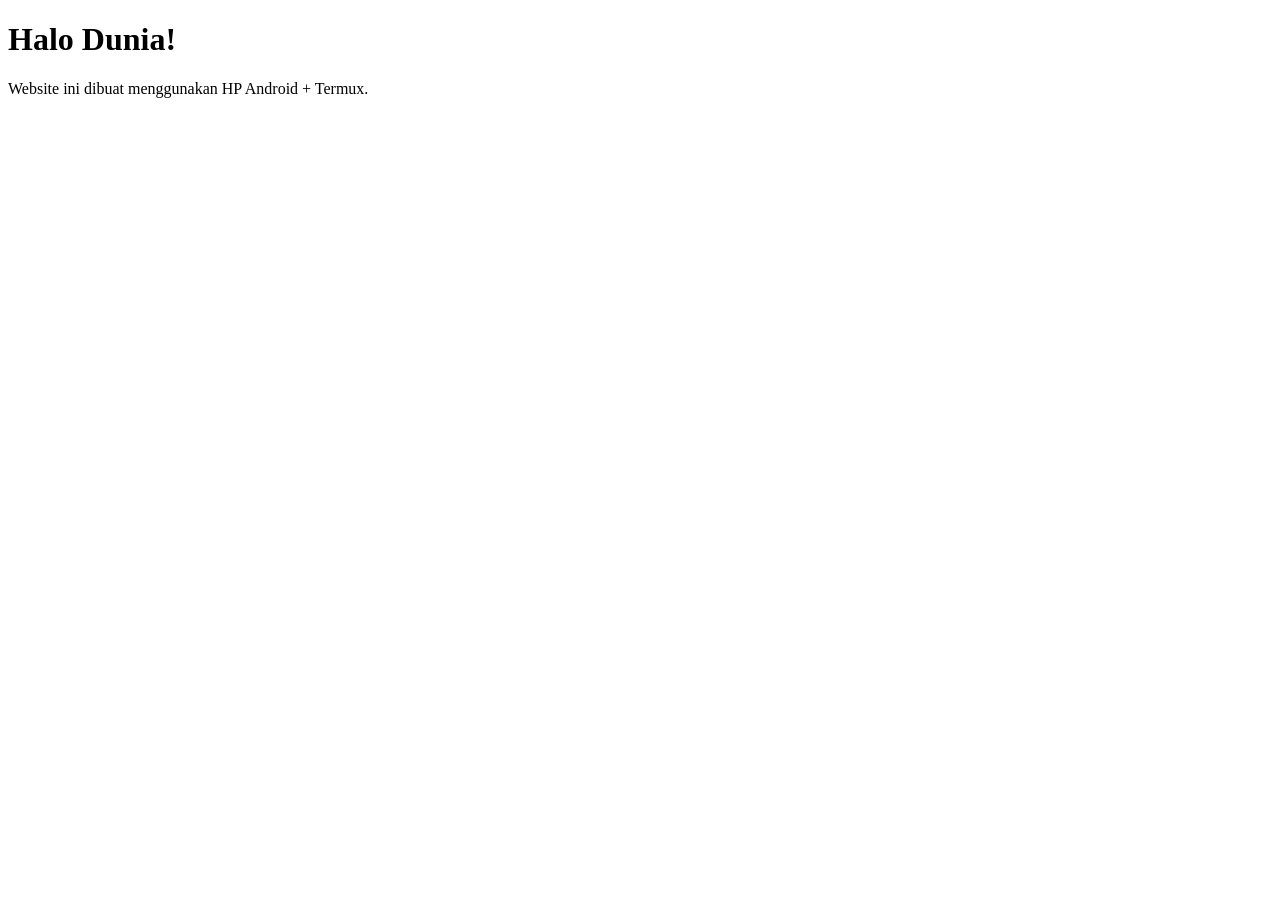
==== index.html @ a6b9d4fd "Website pertama" ====
<!DOCTYPE html>
<html lang="id">
<head>
    <meta charset="UTF-8">
    <meta name="viewport" content="width=device-width, initial-scale=1.0">
    <title>Website Pertamaku</title>
</head>
<body>
    <h1>Halo Dunia!</h1>
    <p>Website ini dibuat menggunakan HP Android + Termux.</p>
</body>
</html>
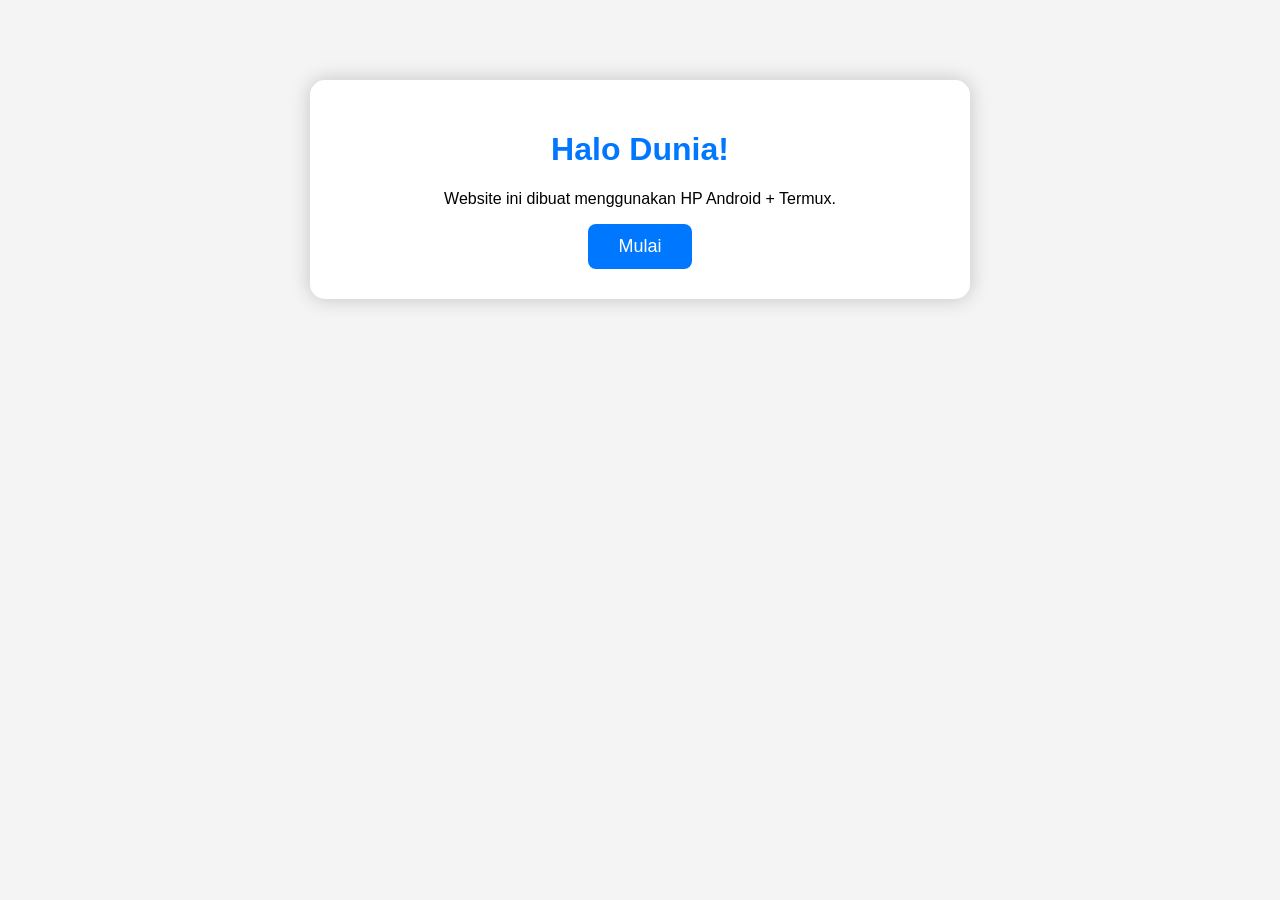
==== commit da036353: "Mempercantik tampilan website" ====
--- a/index.html
+++ b/index.html
@@ -1,12 +1,22 @@
 <!DOCTYPE html>
 <html lang="id">
 <head>
-    <meta charset="UTF-8">
-    <meta name="viewport" content="width=device-width, initial-scale=1.0">
-    <title>Website Pertamaku</title>
+<meta charset="UTF-8">
+<meta name="viewport" content="width=device-width, initial-scale=1.0">
+<title>raynan777</title>
+<link rel="stylesheet" href="style.css">
 </head>
+
 <body>
+
+<div class="container">
     <h1>Halo Dunia!</h1>
     <p>Website ini dibuat menggunakan HP Android + Termux.</p>
+
+    <button onclick="alert('Selamat datang di website raynan777!')">
+        Mulai
+    </button>
+</div>
+
 </body>
 </html>
--- a/style.css
+++ b/style.css
@@ -0,0 +1,29 @@
+body{
+    margin:0;
+    background:#f4f4f4;
+    font-family:Arial,sans-serif;
+}
+
+.container{
+    width:90%;
+    max-width:600px;
+    margin:80px auto;
+    background:white;
+    padding:30px;
+    border-radius:15px;
+    text-align:center;
+    box-shadow:0 0 20px rgba(0,0,0,0.2);
+}
+
+h1{
+    color:#0077ff;
+}
+
+button{
+    padding:12px 30px;
+    border:none;
+    border-radius:8px;
+    background:#0077ff;
+    color:white;
+    font-size:18px;
+}
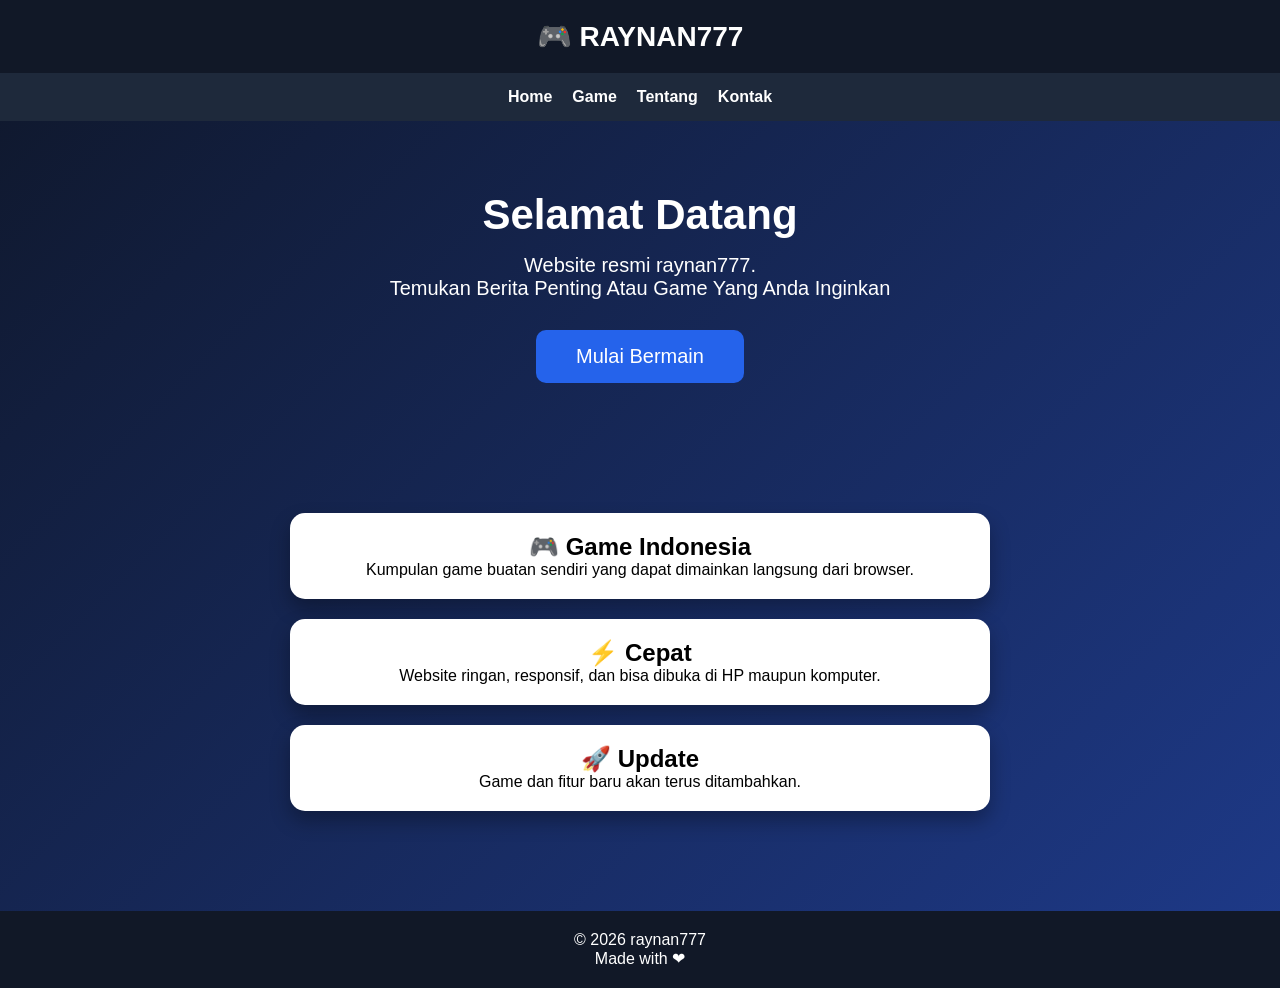
==== commit 490d9d6e: "Update tampilan website" ====
--- a/index.html
+++ b/index.html
@@ -3,20 +3,162 @@
 <head>
 <meta charset="UTF-8">
 <meta name="viewport" content="width=device-width, initial-scale=1.0">
-<title>raynan777</title>
-<link rel="stylesheet" href="style.css">
+
+<title>Raynan777</title>
+
+<style>
+*{
+margin:0;
+padding:0;
+box-sizing:border-box;
+font-family:Arial,sans-serif;
+}
+
+body{
+background:linear-gradient(135deg,#0f172a,#1e3a8a);
+color:white;
+}
+
+header{
+background:#111827;
+padding:20px;
+text-align:center;
+font-size:28px;
+font-weight:bold;
+box-shadow:0 2px 10px rgba(0,0,0,.5);
+}
+
+nav{
+display:flex;
+justify-content:center;
+gap:20px;
+padding:15px;
+background:#1e293b;
+flex-wrap:wrap;
+}
+
+nav a{
+color:white;
+text-decoration:none;
+font-weight:bold;
+}
+
+.hero{
+padding:70px 20px;
+text-align:center;
+}
+
+.hero h1{
+font-size:42px;
+margin-bottom:15px;
+}
+
+.hero p{
+font-size:20px;
+margin-bottom:30px;
+}
+
+.btn{
+display:inline-block;
+padding:15px 40px;
+background:#2563eb;
+color:white;
+text-decoration:none;
+border-radius:10px;
+font-size:20px;
+transition:.3s;
+}
+
+.btn:hover{
+background:#1d4ed8;
+}
+
+.section{
+padding:40px 20px;
+text-align:center;
+}
+
+.card{
+background:white;
+color:black;
+padding:20px;
+border-radius:15px;
+margin:20px auto;
+max-width:700px;
+box-shadow:0 10px 20px rgba(0,0,0,.3);
+}
+
+footer{
+background:#111827;
+padding:20px;
+text-align:center;
+margin-top:40px;
+}
+</style>
+
 </head>
 
 <body>
 
-<div class="container">
-    <h1>Halo Dunia!</h1>
-    <p>Website ini dibuat menggunakan HP Android + Termux.</p>
+<header>
+🎮 RAYNAN777
+</header>
 
-    <button onclick="alert('Selamat datang di website raynan777!')">
-        Mulai
-    </button>
+<nav>
+<a href="#">Home</a>
+<a href="#">Game</a>
+<a href="#">Tentang</a>
+<a href="#">Kontak</a>
+</nav>
+
+<section class="hero">
+<h1>Selamat Datang</h1>
+
+<p>
+Website resmi raynan777.<br>
+Temukan Berita Penting Atau Game Yang Anda Inginkan
+</p>
+
+<a class="btn" href="#">Mulai Bermain</a>
+
+</section>
+
+<section class="section">
+
+<div class="card">
+<h2>🎮 Game Indonesia</h2>
+
+<p>
+Kumpulan game buatan sendiri yang dapat dimainkan langsung dari browser.
+</p>
+
 </div>
 
+<div class="card">
+<h2>⚡ Cepat</h2>
+
+<p>
+Website ringan, responsif, dan bisa dibuka di HP maupun komputer.
+</p>
+
+</div>
+
+<div class="card">
+<h2>🚀 Update</h2>
+
+<p>
+Game dan fitur baru akan terus ditambahkan.
+</p>
+
+</div>
+
+</section>
+
+<footer>
+
+© 2026 raynan777<br>
+Made with ❤ 
+
+</footer>
+
 </body>
-</html>
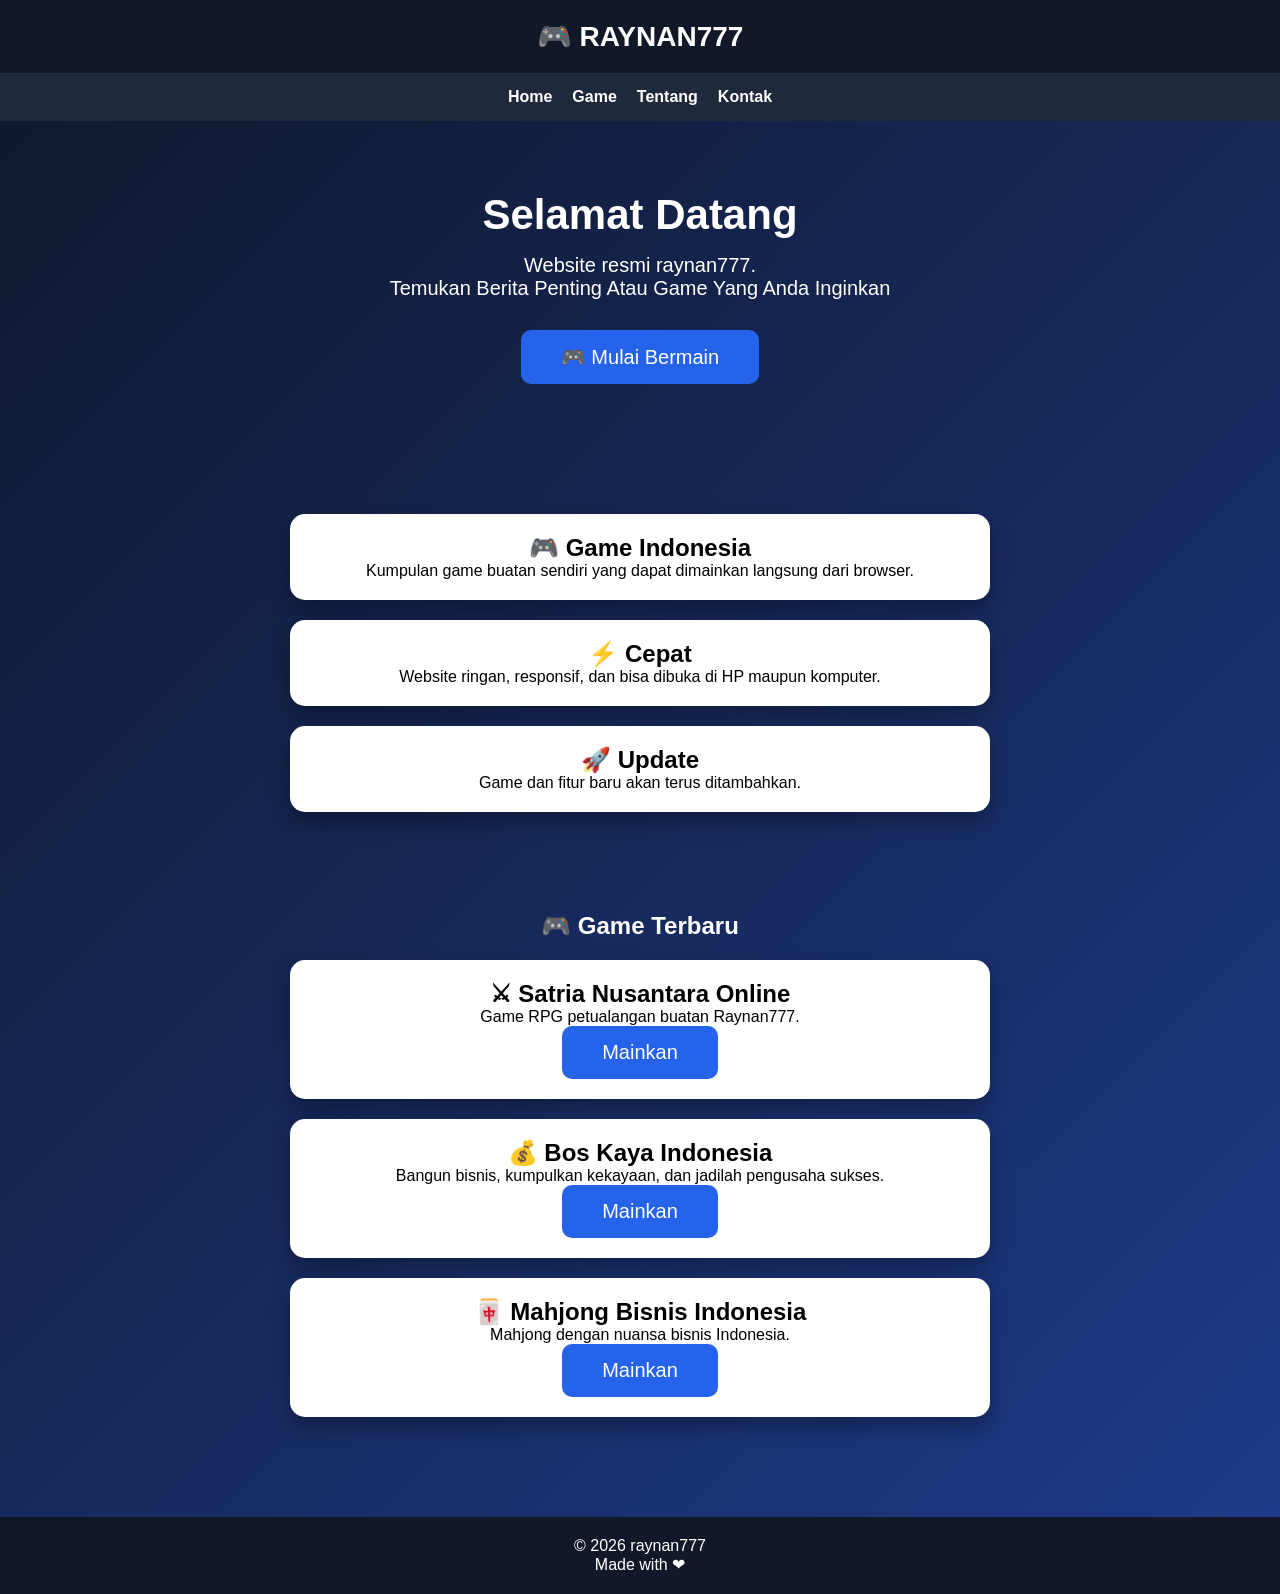
==== commit 10619ab2: "Tambah halaman game" ====
--- a/index.html
+++ b/index.html
@@ -119,7 +119,7 @@
 Temukan Berita Penting Atau Game Yang Anda Inginkan
 </p>
 
-<a class="btn" href="#">Mulai Bermain</a>
+<a class="btn" href="#game">🎮 Mulai Bermain</a>
 
 </section>
 
@@ -149,6 +149,53 @@
 <p>
 Game dan fitur baru akan terus ditambahkan.
 </p>
+
+</div>
+
+</section>
+
+<section class="section" id="game">
+
+<h1>🎮 Game Terbaru</h1>
+
+<div class="card">
+<h2>⚔ Satria Nusantara Online</h2>
+
+<p>
+Game RPG petualangan buatan Raynan777.
+</p>
+
+<a class="btn" href="#">
+Mainkan
+</a>
+
+</div>
+
+<div class="card">
+
+<h2>💰 Bos Kaya Indonesia</h2>
+
+<p>
+Bangun bisnis, kumpulkan kekayaan, dan jadilah pengusaha sukses.
+</p>
+
+<a class="btn" href="#">
+Mainkan
+</a>
+
+</div>
+
+<div class="card">
+
+<h2>🀄 Mahjong Bisnis Indonesia</h2>
+
+<p>
+Mahjong dengan nuansa bisnis Indonesia.
+</p>
+
+<a class="btn" href="#">
+Mainkan
+</a>
 
 </div>
 
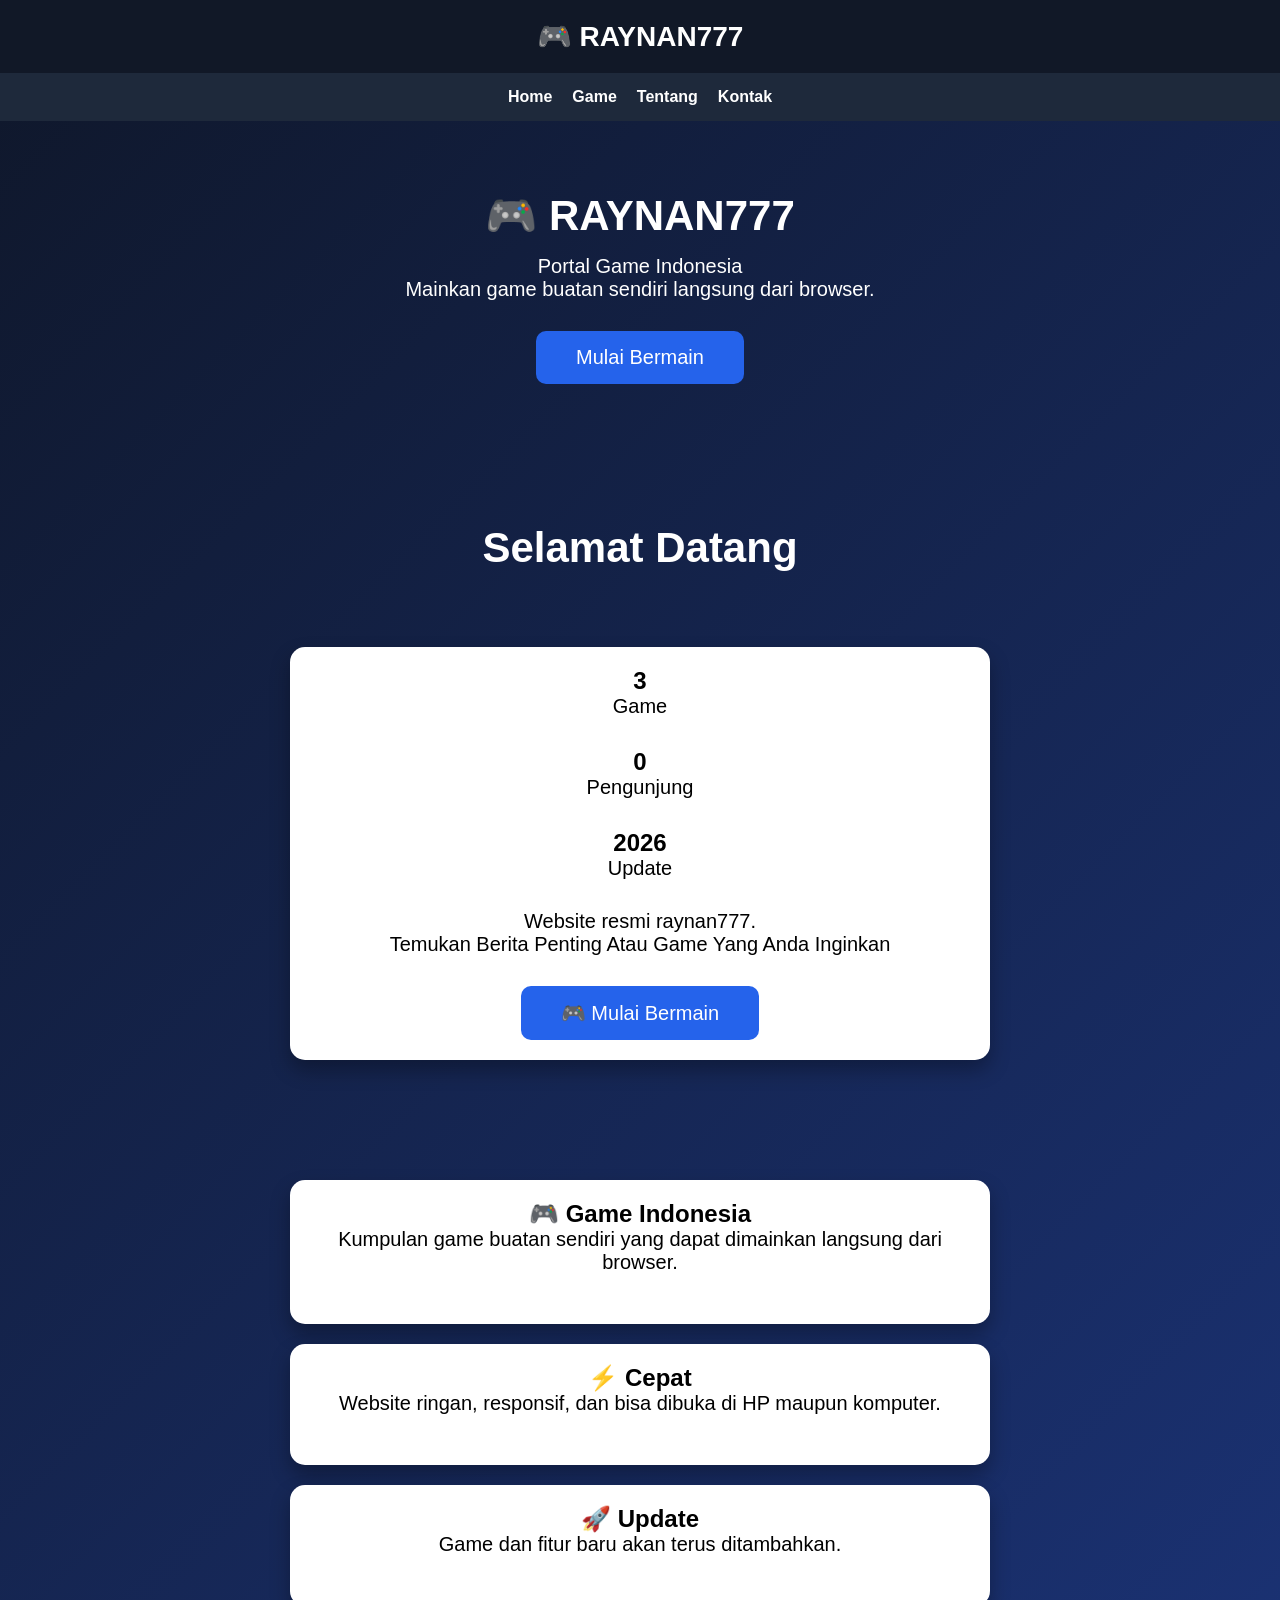
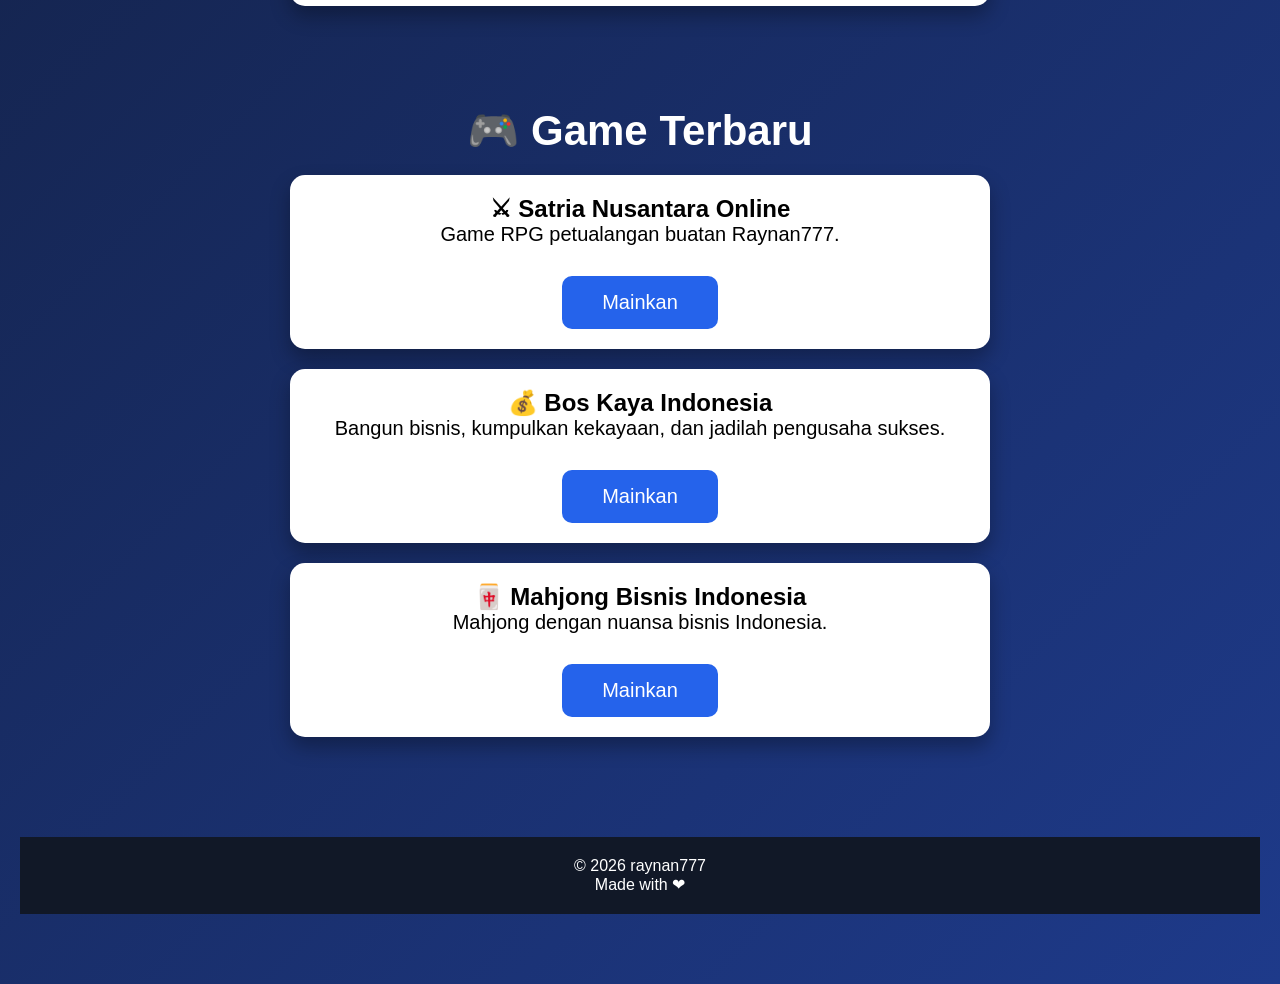
==== commit c106e7f4: "Tambah halaman game" ====
--- a/index.html
+++ b/index.html
@@ -106,13 +106,51 @@
 
 <nav>
 <a href="#">Home</a>
-<a href="#">Game</a>
+<a href="game.html">Game</a>
 <a href="#">Tentang</a>
 <a href="#">Kontak</a>
 </nav>
 
 <section class="hero">
+
+<h1>🎮 RAYNAN777</h1>
+
+<p>
+Portal Game Indonesia<br>
+Mainkan game buatan sendiri langsung dari browser.
+</p>
+
+<a class="btn" href="#game">
+Mulai Bermain
+</a>
+
+</section>
+
+<section class="hero">
 <h1>Selamat Datang</h1>
+
+<section class="section">
+
+<div class="card">
+
+<section class="stats">
+
+<div class="box">
+<h2>3</h2>
+<p>Game</p>
+</div>
+
+<div class="box">
+<h2>0</h2>
+<p>Pengunjung</p>
+</div>
+
+<div class="box">
+<h2>2026</h2>
+<p>Update</p>
+</div>
+
+</section>
 
 <p>
 Website resmi raynan777.<br>
